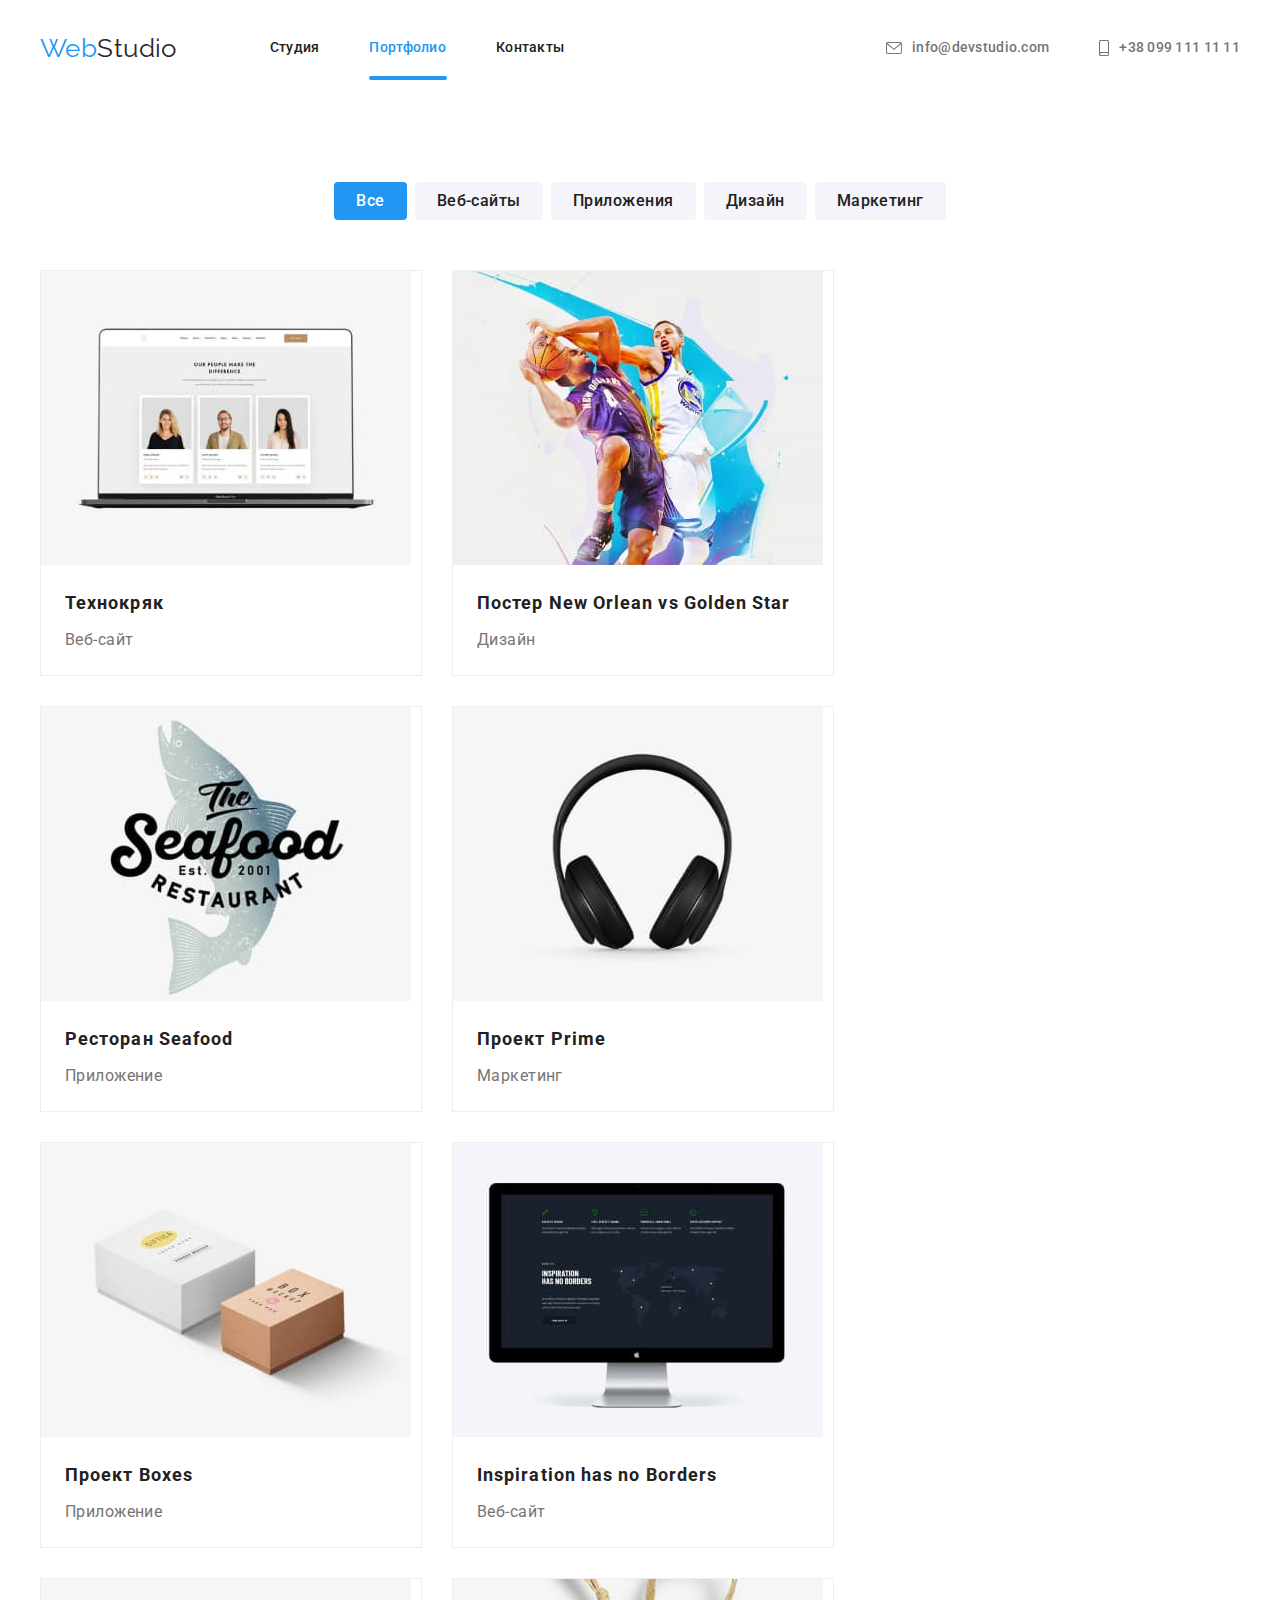
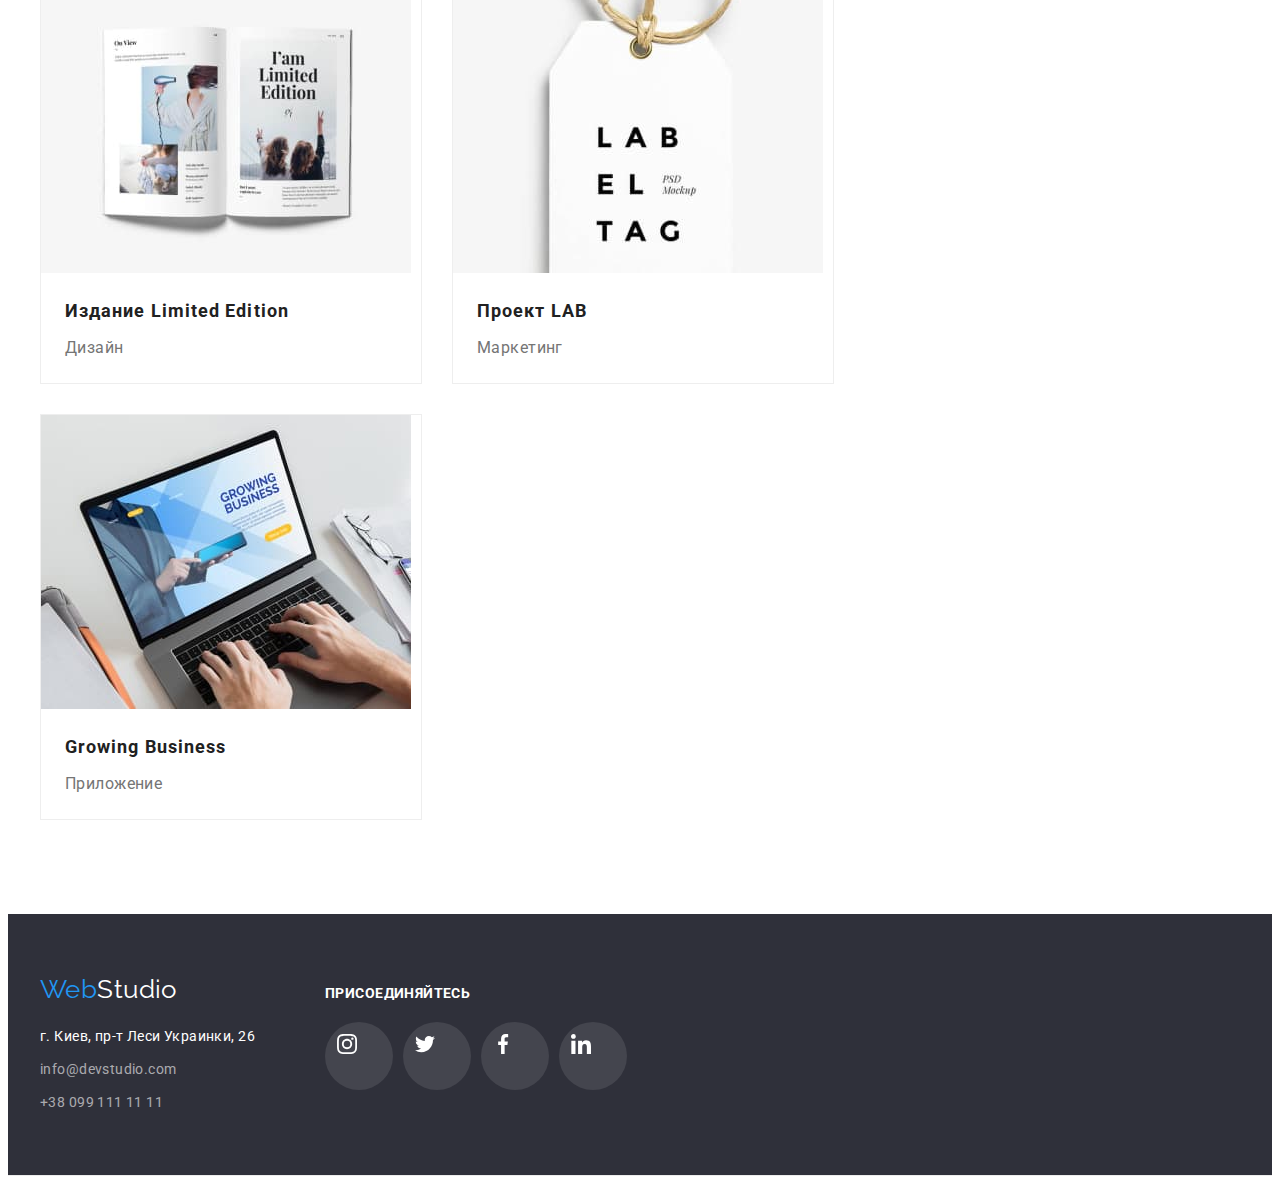
==== portfolio.html @ 3e4c335c "Initial commit" ====
<!DOCTYPE html>
<html lang="ru">
  <head>
    <meta charset="UTF-8" />
    <meta http-equiv="X-UA-Compatible" content="IE=edge" />
    <meta name="viewport" content="width=device-width, initial-scale=1.0" />

    <title>Portfolio</title>

    <link rel="preconnect" href="https://fonts.googleapis.com" />
    <link rel="preconnect" href="https://fonts.gstatic.com" crossorigin />
    <link
      href="https://fonts.googleapis.com/css2?family=Raleway:wght@700&family=Roboto:wght@400;500;700;900&display=swap"
      rel="stylesheet"
    />
    <link
      rel="stylesheet"
      href="https://cdnjs.cloudflare.com/ajax/libs/modern-normalize/1.1.0/modern-normalize.min.css"
      integrity="sha512-wpPYUAdjBVSE4KJnH1VR1HeZfpl1ub8YT/NKx4PuQ5NmX2tKuGu6U/JRp5y+Y8XG2tV+wKQpNHVUX03MfMFn9Q=="
      crossorigin="anonymous"
      referrerpolicy="no-referrer"
    />
    <link rel="stylesheet" href="./css/styles.css" />
  </head>

  <body>
     <header class="header-border">
      <div class="container container-header">
        <nav class="container-nav">
          <!-- <div> -->
          <!-- logo_header -->
          <a class="logo" href="./index.html">Web<span class="logo-web">Studio</span></a>
          <!-- </div> -->
          <!-- header_menu -->
          <!-- <div> -->
          <ul class="site-nav list">
            <li class="item"><a class="link" href="./index.html">Студия</a></li>
            <li class="item"><a class="link line-current-portfolio" href="./portfolio.html"><span class="current">Портфолио</span></a></li>
            <li class="item"><a class="link" href="">Контакты</a></li>
          </ul>
          <!-- </div> -->
        </nav>
        <!-- e-mail-telephone -->
        <ul class="e-mail-tel list">
          <li class="item">
            <a href="mailto:info@devstudio.com" class="contact_link link1">
              <svg class="icon-envelope" width="16" height="12">
                <use href="./images/symbol-defs.svg#icon-envelope"></use></svg
              >info@devstudio.com</a
            >
          </li>
          <li class="item">
            <a href="tel:+380961111111" class="contact_link link1">
              <svg class="icon-smartphone" width="10" height="16">
                <use href="./images/symbol-defs.svg#icon-smartphone"></use></svg
              >+38 099 111 11 11</a
            >
          </li>
        </ul>
      </div>

    <main>
      <section class="section">
        <!-- section_1 -->
        <h1 class="visually-hidden">КНОПКИ-ФИЛЬТРЫ</h1>
        <div class="container">
          <ul class="list porfolio-menu-container">
            <li class="item">
              <button class="button-portfolio-menu active" type="button">Все</button>
            </li>
            <li class="item">
              <button class="button-portfolio-menu" type="button">Веб-сайты</button>
            </li>
            <li class="item">
              <button class="button-portfolio-menu" type="button">Приложения</button>
            </li>
            <li class="item">
              <button class="button-portfolio-menu" type="button">Дизайн</button>
            </li>
            <li class="item">
              <button class="button-portfolio-menu" type="button">Маркетинг</button>
            </li>
          </ul>


<ul class="list portfolio-container">
            <li class="item ">
                <a class="link portfolio-hvr" href="./portfolio.html">
        <div class="portfolio-overlay-hide">
          <img src="./images/picturesportfolio/portfolioimg1.jpg"
                  alt="КАРТИНКА ВЕБСАЙТА"
                  width="370"
                  height="295"/> 
                    <div class="portfolio-overlay">
                    <p class="overlay-text">
Ресурс предлагает комплексные предложения с разным уровнем функционала и сервисов. Все это позволит посетителю 
получить исчерпывающие сведения о компании или частном лице.
                    </p>
                    </div>
                  </div>
                <div class="portfolio-items-set">
                  <h2 class="title-list-portfolio">Технокряк</h2>
                  <p class="project-type">Веб-сайт</p>
                </div>
              </a>
              </li>
        
            <li class="item">
              <a class="link portfolio-hvr" href="./portfolio.html">
                <div class="portfolio-overlay-hide">
                  <img
                  src="./images/picturesportfolio/portfolioimg2.jpg"
                  alt="КАРТИНКА БАСКЕТБОЛА"
                  width="370"
                  height="295"
                /> 
                <div class="portfolio-overlay">
                    <p class="overlay-text">
Ресурс предлагает комплексные предложения с разным уровнем функционала и сервисов. Все это позволит посетителю 
получить исчерпывающие сведения о компании или частном лице.
                    </p>
                    </div>
                  </div>
                <div class="portfolio-items-set">
                  <h2 class="title-list-portfolio">Постер New Orlean vs Golden Star</h2>
                  <p class="project-type">Дизайн</p>
                </div>
              </a>
            </li>

            <li class="item">
              <a class="link portfolio-hvr" href="./portfolio.html">
                <div class="portfolio-overlay-hide">
                  <img
                  src="./images/picturesportfolio/portfolioimg3.jpg"
                  alt="КАРТИНКА РЫБНОГО МАГАЗИНА"
                  width="370"
                  height="295"
                /> 
                <div class="portfolio-overlay">
                    <p class="overlay-text">
Ресурс предлагает комплексные предложения с разным уровнем функционала и сервисов. Все это позволит посетителю 
получить исчерпывающие сведения о компании или частном лице.
                    </p>
                    </div>
                  </div>
                <div class="portfolio-items-set">
                  <h2 class="title-list-portfolio">Ресторан Seafood</h2>
                  <p class="project-type">Приложение</p>
                </div>
              </a>
            </li>

            <li class="item">
              <a class="link portfolio-hvr" href="./portfolio.html">
                <div class="portfolio-overlay-hide">
                  <div class="portfolio-overlay-hide">
                    <img
                  src="./images/picturesportfolio/portfolioimg4.jpg"
                  alt="КАРТИНКА НАУШНИКОВ"
                  width="370"
                  height="295"
                /> 
                <div class="portfolio-overlay">
                    <p class="overlay-text">
Ресурс предлагает комплексные предложения с разным уровнем функционала и сервисов. Все это позволит посетителю 
получить исчерпывающие сведения о компании или частном лице.
                    </p>
                    </div>
                  </div>
                <div class="portfolio-items-set">
                  <h2 class="title-list-portfolio">Проект Prime</h2>
                  <p class="project-type">Маркетинг</p>
                </div>
              </a>
            </li>

            <li class="item">
              <a class="link portfolio-hvr" href="./portfolio.html">
                <div class="portfolio-overlay-hide">
                  <div class="portfolio-overlay-hide">
                    <img
                  src="./images/picturesportfolio/portfolioimg5.jpg"
                  alt="КАРТИНКА КОРОБОК"
                  width="370"
                  height="295"
                /> 
                <div class="portfolio-overlay">
                    <p class="overlay-text">
Ресурс предлагает комплексные предложения с разным уровнем функционала и сервисов. Все это позволит посетителю 
получить исчерпывающие сведения о компании или частном лице.
                    </p>
                    </div>
                  </div>
                <div class="portfolio-items-set">
                  <h2 class="title-list-portfolio">Проект Boxes</h2>
                  <p class="project-type">Приложение</p>
                </div>
              </a>
            </li>

            <li class="item">
              <a class="link portfolio-hvr" href="./portfolio.html">
                <div class="portfolio-overlay-hide">
                  <img
                  src="./images/picturesportfolio/portfolioimg6.jpg"
                  alt="КАРТИНКА МОНИТОРА"
                  width="370"
                  height="295"
                /> 
                <div class="portfolio-overlay">
                    <p class="overlay-text">
Ресурс предлагает комплексные предложения с разным уровнем функционала и сервисов. Все это позволит посетителю 
получить исчерпывающие сведения о компании или частном лице.
                    </p>
                    </div>
                  </div>
                <div class="portfolio-items-set">
                  <h2 class="title-list-portfolio">Inspiration has no Borders</h2>
                  <p class="project-type">Веб-сайт</p>
                </div>
              </a>
            </li>

            <li class="item">
              <a class="link portfolio-hvr" href="./portfolio.html">
                <div class="portfolio-overlay-hide">
                  <img
                  src="./images/picturesportfolio/portfolioimg7.jpg"
                  alt="КАРТИНКА КНИГИ"
                  width="370"
                  height="295"
                />
                 <div class="portfolio-overlay">
                    <p class="overlay-text">
Ресурс предлагает комплексные предложения с разным уровнем функционала и сервисов. Все это позволит посетителю 
получить исчерпывающие сведения о компании или частном лице.
                    </p>
                    </div>
                  </div>
                <div class="portfolio-items-set">
                  <h2 class="title-list-portfolio">Издание Limited Edition</h2>
                  <p class="project-type">Дизайн</p>
                </div>
              </a>
            </li>

            <li class="item">
              <a class="link portfolio-hvr" href="./portfolio.html">
                <div class="portfolio-overlay-hide">
                  <img
                  src="./images/picturesportfolio/portfolioimg8.jpg"
                  alt="КАРТИНКА ЯРЛЫЧКА"
                  width="370"
                  height="295"
                /> 
                <div class="portfolio-overlay">
                    <p class="overlay-text">
Ресурс предлагает комплексные предложения с разным уровнем функционала и сервисов. Все это позволит посетителю 
получить исчерпывающие сведения о компании или частном лице.
                    </p>
                    </div>
                  </div>
                <div class="portfolio-items-set">
                  <h2 class="title-list-portfolio">Проект LAB</h2>
                  <p class="project-type">Маркетинг</p>
                </div>
              </a>
            </li>

            <li class="item">
              <a class="link portfolio-hvr " href="./portfolio.html">
                <div class="portfolio-overlay-hide">
                  <img
                  src="./images/picturesportfolio/portfolioimg9.jpg"
                  alt="КАРТИНКА НОУТБУКА"
                  width="370"
                  height="295"
                /> 
                <div class="portfolio-overlay">
                    <p class="overlay-text">
Ресурс предлагает комплексные предложения с разным уровнем функционала и сервисов. Все это позволит посетителю 
получить исчерпывающие сведения о компании или частном лице.
                    </p>
                    </div>
                  </div>
                <div class="portfolio-items-set">
                  <h2 class="title-list-portfolio">Growing Business</h2>
                  <p class="project-type">Приложение</p>
                </div>
              </a>
            </li>
          </ul>
        </div>
      </section>
    </main>

   <footer class="bgcolor-section footer-padding">
      <div class="container container-footer">
        <!-- logo_footer -->

        <div class="">
          <a class="logo container-logo-footer" href="./index.html"
            >Web<span class="logo-web-footer">Studio</span></a
          >
          <address>
            <ul class="list container-adress-footer">
              <li class="item">
                <a
                  class="footer-adress"
                  href="https://goo.gl/maps/dD5xDHLX6N7k1rfbA"
                  target="_blank"
                  rel="noopener noreferrer"
                  >г. Киев, пр-т Леси Украинки, 26</a
                >
              </li>
              <li class="item">
                <a href="mailto:info@devstudio.com" class="contact_link footer-mail-tel"
                  >info@devstudio.com</a
                >
              </li>
              <li class="item">
                <a href="tel:+380961111111" class="contact_link footer-mail-tel"
                  >+38 099 111 11 11</a
                >
              </li>
            </ul>
          </address>
        </div>

        <div class="container-footer-joinus">
          <h3 class="title-footer-joinus">присоединяйтесь</h3>
          <ul class="list container-social-icons-footer">
            <li class="social-icons-footer">
              <a href="" class="icon-elipse-footer">
                <svg class="" width="20" height="20">
                  <use href="./images/symbol-defs.svg#icon-instagram"></use></svg
              ></a>
            </li>
            <li class="social-icons">
              <a href="" class="icon-elipse-footer">
                <svg class="" width="20" height="20">
                  <use href="./images/symbol-defs.svg#icon-twitter"></use></svg
              ></a>
            </li>
            <li class="social-icons">
              <a href="" class="icon-elipse-footer">
                <svg class="" width="20" height="20">
                  <use href="./images/symbol-defs.svg#icon-facebook"></use></svg
              ></a>
            </li>
            <li class="social-icons">
              <a href="" class="icon-elipse-footer">
                <svg class="" width="20" height="20">
                  <use href="./images/symbol-defs.svg#icon-linkedin"></use></svg
              ></a>
            </li>
          </ul>
        </div>
      </div>
    </footer>
  </body>
</html>
---- css/styles.css ----
/* переменные*/
:root {
  --text-main-color: #757575;
  --title-main-color: #212121;
  --accent-color: #2196f3;
  --background-main-color: #ffffff;
  --background-secondary-color: #2f303a;
  --button-background-color: #2196f3;
  --icon-main-color: #afb1b8;
  --portfolio-list-gap: 30px;
}

/* преобладающие стили для страницы */
body {
  color: var(--text-main-color);
  background-color: var(--background-main-color);
  font-weight: 400;
  font-family: Roboto, sans-serif;
  font-size: 14px;
  letter-spacing: 0.03em;
}

/* класс для отключения точек в ul-списке */
.list {
  list-style: none;
  padding: 0;
  margin-top: 0;
  margin-bottom: 0;
}

/* класс для отключения подчеркивания ссылок */
.link,
.link1 {
  text-decoration: none;
}
/* Стили для обнуления верхних отступов у элементов */
h1,
h2,
h3,
h4,
h5,
h6,
p {
  margin-top: 0;
}

/* Свойства для корректного отображения картинок */
img {
  display: block;
  max-width: 100%;
  height: auto;
}
/* общий класс для паддинга секций */
.section {
  padding-top: 94px;
  padding-bottom: 94px;
}
/* общий класс для всех секций */
.container {
  margin-left: auto;
  margin-right: auto;
  padding-left: 15px;
  padding-right: 15px;
  width: 1200px;
}
/* указатель на ссылки */
.button {
  cursor: pointer;
}

/* HEADER */

/* доп/настройки секции хедера */
.container-header {
  display: flex;
  align-items: center;
}

.header-border {
  border-bottom: 1px solid #ececec;
}

/* стили лого */
.logo {
  display: flex;
  margin-right: 93px;
  font-family: Raleway, sans-serif;
  color: #2196f3;
  text-decoration: none;
  font-size: 26px;
  line-height: 1.19;
}

.logo-web {
  color: #292929;
}

/* стили навигации */
.container-nav {
  display: flex;
  align-items: center;
}

.site-nav {
  display: flex;
  padding-left: 0;
}

.site-nav .item {
  margin-right: 50px;
}

.site-nav .item:last-child {
  margin-right: 0;
}

.site-nav .link {
  display: flex;
  align-items: center;
  padding-top: 32px;
  padding-bottom: 32px;
  color: var(--title-main-color);
  font-weight: 500;
  line-height: 1.14;
  letter-spacing: 0.02em;
  transition: color 250ms cubic-bezier(0.4, 0, 0.2, 1);
}

.site-nav .link:hover,
.site-nav .link:focus {
  color: var(--accent-color);
}

/* эффект присутствия на текущей странице */
.current {
  color: var(--accent-color);
}
.line-current::after {
  content: '';
  position: absolute;
  width: 48px;
  height: 4px;
  top: 76px;
  background-color: #2196f3;
  border-radius: 2px;
}

.line-current-portfolio::after {
  content: '';
  position: absolute;
  width: 78px;
  height: 4px;
  top: 76px;
  background-color: #2196f3;
  border-radius: 2px;
}

/* стили e-mail_telephone в header*/

.e-mail-tel {
  display: flex;
  margin-left: auto;
}

.e-mail-tel .item {
  margin-right: 50px;
}

.e-mail-tel .item:last-child {
  margin-right: 0;
}

.e-mail-tel .link1 {
  display: flex;
  align-items: center;
  padding-top: 32px;
  padding-bottom: 32px;
  color: var(--text-main-color);
  font-weight: 500;
  line-height: 1.14;
  letter-spacing: 0.02em;
  transition: color 250ms cubic-bezier(0.4, 0, 0.2, 1);
}

.e-mail-tel .link1:hover,
.e-mail-tel .link1:focus {
  color: var(--accent-color);
}

/* оформление svg-иконки для e-mail и для telephone */
.icon-smartphone,
.icon-envelope {
  margin-right: 10px;
  fill: currentcolor;
}

/* HERO */

/* стили секции hero */
.hero {
  padding: 200px 0;
  background-color: #2f303a;
  margin-left: auto;
  margin-right: auto;
  max-width: 1600px;
  background-image: linear-gradient(to right, rgba(47, 48, 58, 0.4), rgba(47, 48, 58, 0.4)),
    url('../images/hero-overlay.jpg');
  background-repeat: no-repeat;
  background-position: center;
  background-size: cover;
}

.hero-title {
  width: 693px;
  margin-left: auto;
  margin-right: auto;
  margin-bottom: 30px;
  text-align: center;
  color: #ffffff;
  font-weight: 900;
  font-size: 44px;
  line-height: 1.36;
  letter-spacing: 0.06em;
  text-transform: uppercase;
}
/* оформление кнопки hero */
.button-hero {
  border: none;
  padding: 10px 32px;
  border-radius: 4px;
  color: #ffffff;
  background-color: var(--button-background-color);
  font-weight: 700;
  font-size: 16px;
  line-height: 1.88;
  text-align: center;
  letter-spacing: 0.06em;
  transition: color 250ms cubic-bezier(0.4, 0, 0.2, 1);
}

.button-hero:hover,
.button-hero:focus {
  color: #2f303a;
}

/* центрирование кнопки в hero */
.button-hero-set {
  text-align: center;
}
/*задний фон модального окна в hero */
.backdrop {
  position: fixed;
  top: 0;
  left: 0;
  width: 100%;
  height: 1024px;
  background-color: rgba(47, 48, 58, 0.8);
  transition: opacity 500ms cubic-bezier(0.4, 0, 0.2, 1),
    visibility 400ms cubic-bezier(0.4, 0, 0.2, 1);
}
.is-hidden {
  opacity: 0;
  pointer-events: none;
  visibility: hidden;
}
/* oформление модального окна в hero */
.modal {
  position: absolute;
  height: 581px;
  width: 528px;
  top: 50%;
  left: 50%;
  margin: 0 auto;
  background-color: #ffffff;
  transform: translate(-50%, -50%);
}
/* иконка-крестик на модальном окне */
.icon-cross-elipse {
  display: flex;
  position: absolute;
  right: 8px;
  top: 8px;
  align-items: center;
  justify-content: center;
  width: 30px;
  height: 30px;
  border-radius: 50%;
  background-color: #fff;
  border: 1px solid rgba(0, 0, 0, 0.1);
}
/* ПРЕИМУЩЕСТВА */

/* доп/настройки секции ПРЕИМУЩЕСТВА */
.container-discription {
  display: flex;
  padding-left: 0;
  padding-right: 0;
  align-items: center;
}

.container-discription .item {
  /* display: flex; */
  width: 270px;
  margin-right: 0;
}

.container-discription .item:not(:last-child) {
  margin-right: 30px;
}

/* стили заголовков секции ПРЕИМУЩЕСТВА */
.visually-hidden {
  position: absolute;
  width: 1px;
  height: 1px;
  margin: -1px;
  border: 0;
  padding: 0;

  white-space: nowrap;
  clip-path: inset(100%);
  clip: rect(0 0 0 0);
  overflow: hidden;
}

.title-discription {
  margin-bottom: 10px;
  color: var(--title-main-color);
  font-size: 14px;
  line-height: 1.14;
  text-transform: uppercase;
}

/* стили описания ПРЕИМУЩЕСТВА */
.discription {
  margin-bottom: 0;
  color: var(--text-main-color);
  line-height: 1.71;
}

/* стили ярлыков на картинках ПРЕИМУЩЕСТВА */
.our-work-thumb {
  position: relative;
  z-index: -1;
}

.our-work-thumb > .our-work-label {
  position: absolute;
  display: flex;
  align-items: center;
  justify-content: center;
  bottom: 0px;
  width: 100%;
  padding-top: 27px;
  padding-bottom: 27px;
  background-color: rgba(47, 48, 58, 0.8);
}
.our-work-label-title {
  margin-bottom: 0;
  font-weight: 700;
  line-height: 1.14;
  text-transform: uppercase;
  color: #ffffff;
}
/* стили заголовков секции 3,4,5 */
.title-our-work,
.title-team,
.title-our-clients {
  margin-bottom: 0;
  padding-top: 0;
  margin-bottom: 50px;
  color: var(--title-main-color);
  font-weight: 700;
  font-size: 36px;
  line-height: 1.17;
  text-align: center;
  letter-spacing: 0.03em;
}

/* стили svg-иконок преимущества */
.discription-icons {
  display: flex;
  align-items: center;
  justify-content: center;
  height: 120px;
  background-color: #f5f4fa;
  margin-bottom: 30px;
  border-radius: 4px;
}

.feature {
  padding-top: 0;
}
.container-our-work {
  display: flex;
  align-items: center;
  padding-left: 0;
  padding-right: 0;
}
.container-our-work .item {
  display: flex;
}
.container-our-work .item:not(:last-child) {
  margin-right: 30px;
}
.team-bgc {
  background-color: #f5f4fa;
}
/* доп/настройки секции персонала */
.container-team {
  display: flex;
  box-sizing: border-box;
  padding-top: 0;
  padding-left: 0;
  padding-right: 0;
}
.container-team .item {
  background-color: var(--background-main-color);
  box-shadow: 0px 1px 3px rgba(0, 0, 0, 0.12), 0px 1px 1px rgba(0, 0, 0, 0.14),
    0px 2px 1px rgba(0, 0, 0, 0.2);
  border-radius: 0px 0px 4px 4px;
}

.container-team .item:not(:last-child) {
  margin-right: 30px;
}
.team-thumb {
  padding: 30px 0;
}
/* стили заголовков персонала */
.team-list {
  margin-bottom: 10px;
  text-align: center;
  color: var(--title-main-color);
  font-weight: 500;
  font-size: 16px;
  line-height: 1.19;
  letter-spacing: 0.03em;
}

/* стили списка профессий персонала */
.team-position {
  text-align: center;
  margin-bottom: 16px;
  font-size: 16px;
  line-height: 1.19;
  letter-spacing: 0.03em;
}

/* розметка контейнера списка соц/сетей персонала */
.container-social-icons {
  display: flex;
  justify-content: center;
}

.social-icons:not(:last-child) {
  margin-right: 10px;
}

.icon-elipse {
  display: flex;
  border: none;
  align-items: center;
  justify-content: center;
  width: 44px;
  height: 44px;
  border-radius: 50%;
  fill: var(--icon-main-color);
  background-color: var(--background-main-color);
  transition: fill 250ms cubic-bezier(0.4, 0, 0.2, 1),
    background-color 250ms cubic-bezier(0.4, 0, 0.2, 1);
}

.icon-elipse:hover {
  fill: #ffffff;
  background-color: var(--accent-color);
}

/* стили секции Постоянные клиенты */
.container-clients {
  display: flex;
}

/* стили svg-иконок Постоянные клиенты */
.clients-blocks {
  display: flex;
  align-items: center;
  justify-content: center;
  width: 170px;
  height: 92px;
  border: 1px solid var(--icon-main-color);
  border-radius: 4px;
  transition: border 250ms cubic-bezier(0.4, 0, 0.2, 1);
}

.clients-card:not(:last-child) {
  margin-right: 30px;
}
.icon-clients {
  fill: var(--icon-main-color);
  transition: fill 250ms cubic-bezier(0.4, 0, 0.2, 1);
}

.clients-blocks:hover,
.clients-blocks:focus {
  border: 1px solid var(--accent-color);
}

.clients-blocks:hover .icon-clients,
.clients-blocks:focus .icon-clients {
  fill: var(--accent-color);
}

/* FOOTER */

/* стили  лого футера */
.container-logo-footer {
  margin-right: 0;
  margin-bottom: 20px;
  padding-bottom: 0;
}
.bgcolor-section {
  background-color: #2f303a;
}

.logo-web-footer {
  color: #ffffff;
}

/* контейнеры для футера */
.container-footer {
  display: flex;
  align-items: baseline;
}

.container-footer-joinus {
  padding-bottom: 0;
  margin-left: 70px;
  margin-bottom: 0;
}
/* розметка списка соц/сетей и заголовка футера */

.container-social-icons-footer {
  display: flex;
  justify-content: center;
  padding-left: 0;
  padding-right: 0;
}

.social-icons-footer:not(:last-child) {
  margin-right: 10px;
}

.title-footer-joinus {
  margin-bottom: 20px;
  font-size: 14px;
  line-height: 1.14;
  text-transform: uppercase;
  color: #ffffff;
}

.icon-elipse-footer {
  display: block;
  border: none;
  align-items: center;
  padding: 12px;
  width: 44px;
  height: 44px;
  border-radius: 50%;
  fill: #ffffff;
  background-color: rgba(255, 255, 255, 0.1);
  transition: background-color 250ms cubic-bezier(0.4, 0, 0.2, 1);
}

.icon-elipse-footer:hover {
  background-color: var(--accent-color);
}

/* стили адреса футера */
.container-adress-footer .item {
  padding-left: 0;
  margin-bottom: 9px;
}

.container-adress-footer .item:last-child {
  margin-bottom: 0;
}
.container-adress-footer {
  padding-left: 0;
}
.footer-padding {
  padding: 60px 0;
}
.footer-adress {
  color: #ffffff;
  font-style: normal;
  font-size: 14px;
  line-height: 1.71;
  letter-spacing: 0.03em;
  text-decoration: none;
}

.footer-mail-tel {
  color: rgba(255, 255, 255, 0.6);
  font-style: normal;
  font-size: 14px;
  line-height: 1.71;
  letter-spacing: 0.03em;
  text-decoration: none;
  transition: color 250ms cubic-bezier(0.4, 0, 0.2, 1);
}

.footer-adress:focus {
  color: var(--accent-color);
}

.footer-mail-tel:hover,
.footer-mail-tel:focus {
  color: var(--accent-color);
}

/* PORTFOLIO */

/* стили кнопок меню портфолио */
.porfolio-menu-container {
  display: flex;
  padding-left: 0;
  margin-bottom: 50px;
  justify-content: center;
}

.porfolio-menu-container .item {
  margin-right: 8px;
}
.porfolio-menu-container .item:last-child {
  margin-right: 0;
}
.button-portfolio-menu {
  cursor: pointer;
  padding: 6px 22px;
  border-radius: 4px;
  border: 0 solid #f5f4fa;
  font-family: Roboto, sans-serif;
  color: #212121;
  background-color: #f5f4fa;
  font-weight: 500;
  font-size: 16px;
  line-height: 1.62;
  letter-spacing: 0.03em;
  transition: color 250ms cubic-bezier(0.4, 0, 0.2, 1),
    background-color 250ms cubic-bezier(0.4, 0, 0.2, 1),
    box-shadow 250ms cubic-bezier(0.4, 0, 0.2, 1);
}

.button-portfolio-menu:hover,
.button-portfolio-menu:focus {
  color: #ffffff;
  background-color: var(--button-background-color);
  box-shadow: 0px 3px 1px rgba(0, 0, 0, 0.1), 0px 1px 2px rgba(0, 0, 0, 0.08),
    0px 2px 2px rgba(0, 0, 0, 0.12);
}
/* активность кнопки в меню портфолио */
.active {
  background-color: var(--button-background-color);
  color: #ffffff;
}

/* разметка сетки карточек портфолио */
.portfolio-container {
  display: flex;
  flex-wrap: wrap;
  padding: 0;
  margin: 0;
  margin-left: calc(-1 * var(--portfolio-list-gap));
  margin-top: calc(-1 * var(--portfolio-list-gap));
}

.portfolio-container > .item {
  margin-left: var(--portfolio-list-gap);
  margin-top: var(--portfolio-list-gap);
  flex-basis: calc((100% - 90px) / 3);
  border: 1px solid #eeeeee;
  background: #ffffff;
}

/* стили выпадающего оверлея на карточку портфолио */
.portfolio-overlay-hide {
  position: relative;
  overflow: hidden;
}
.portfolio-overlay {
  position: absolute;
  width: 100%;
  height: 294px;
  top: 0;
  left: 0;
  transform: translateY(100%);
  transition: transform 250ms cubic-bezier(0.4, 0, 0.2, 1);
  background-color: rgba(33, 150, 243, 0.9);
}
.portfolio-hvr:hover .portfolio-overlay {
  transform: translateY(0);
  opacity: 1;
}
.overlay-text {
  display: block;
  padding-top: 63px;
  padding-right: 24px;
  padding-bottom: 63px;
  padding-left: 24px;
  font-size: 18px;
  line-height: 1.56;
  letter-spacing: 0.03em;
  color: #ffffff;
}
.portfolio-items-set {
  padding: 20px 24px;
}
.portfolio-container .portfolio-hvr {
  display: block;
  box-shadow: none;
  transition: box-shadow 250ms cubic-bezier(0.4, 0, 0.2, 1);
}

.portfolio-container .portfolio-hvr:hover,
.portfolio-container .portfolio-hvr:focus {
  box-shadow: 0px 1px 1px rgba(0, 0, 0, 0.12), 0px 4px 4px rgba(0, 0, 0, 0.06),
    1px 4px 6px rgba(0, 0, 0, 0.16);
}

/* стили заголовков в карточках портфолио */
.title-list-portfolio {
  margin-bottom: 4px;
  color: var(--title-main-color);
  font-weight: 700;
  font-size: 18px;
  line-height: 2;
  letter-spacing: 0.06em;
}

/* стили названия типа проектов в карточках портфолио */
.project-type {
  color: #757575;
  margin: 0;
  font-size: 16px;
  line-height: 1.88;
}
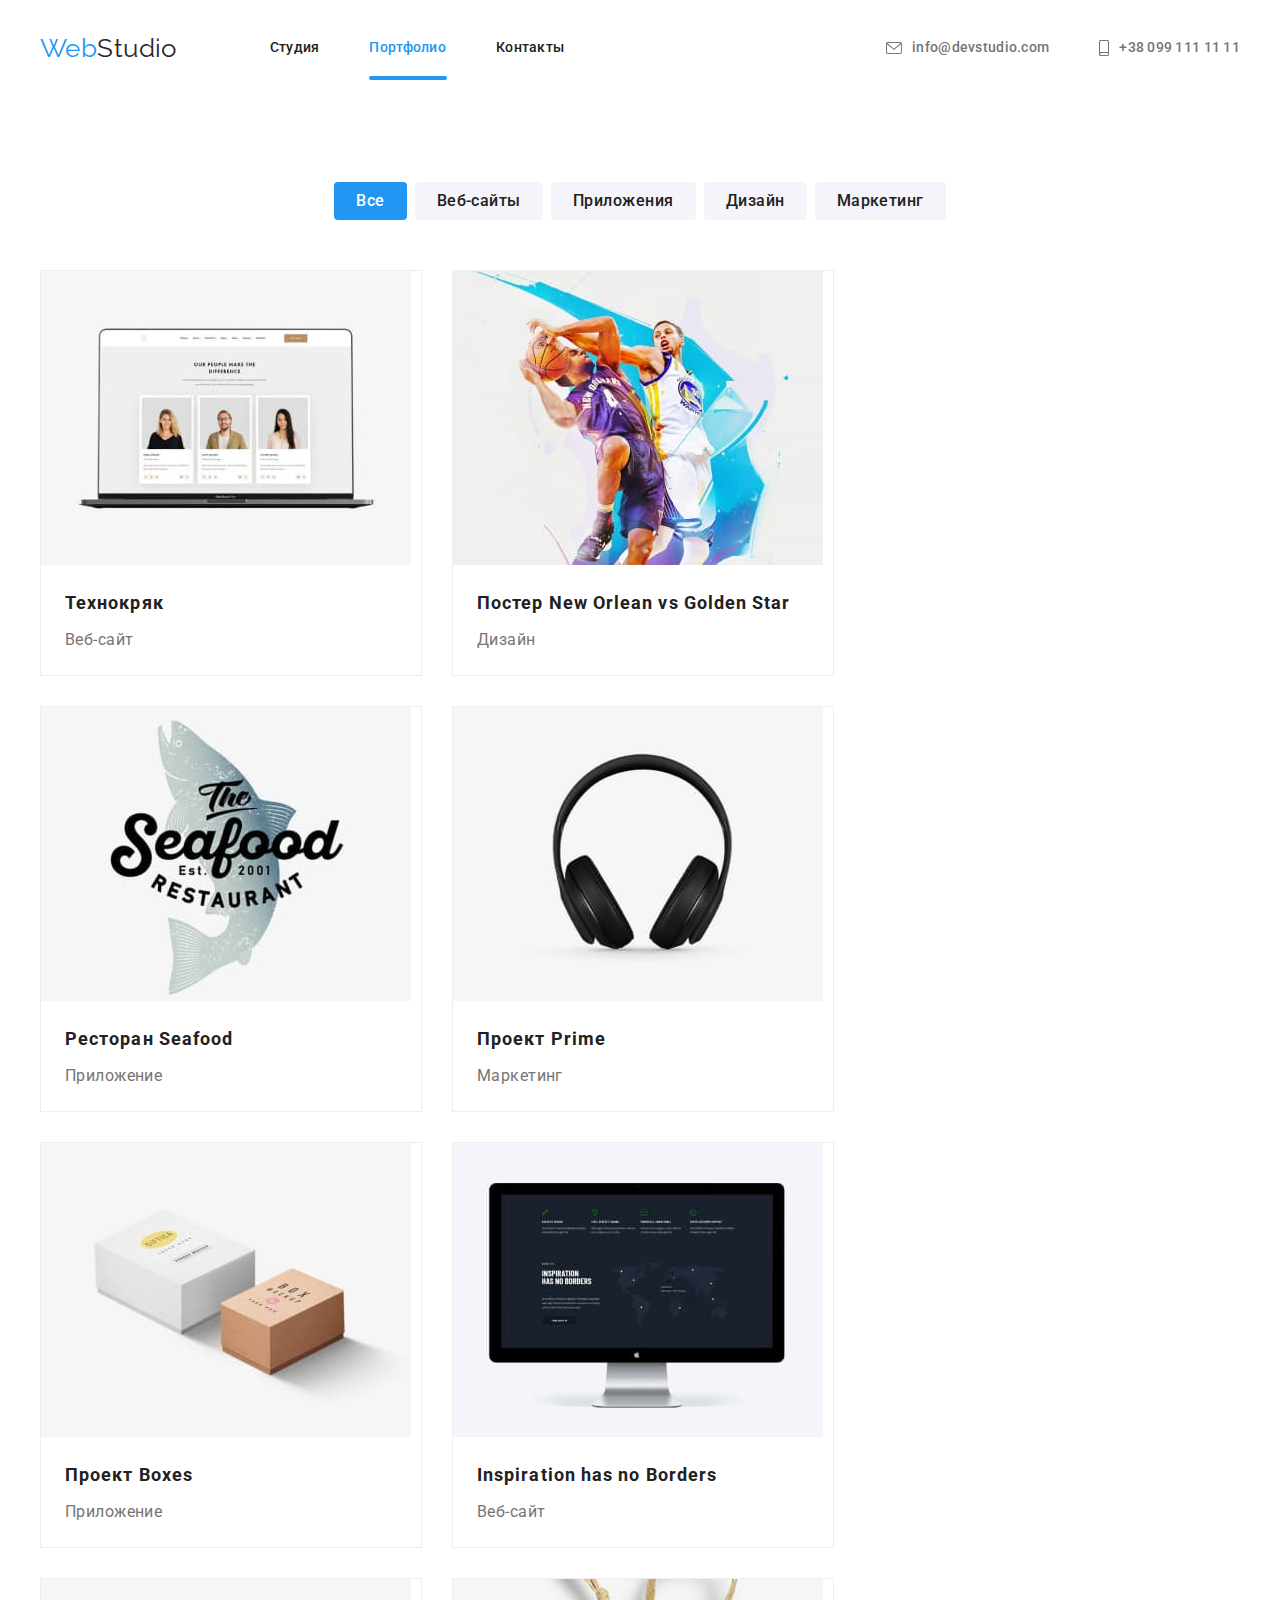
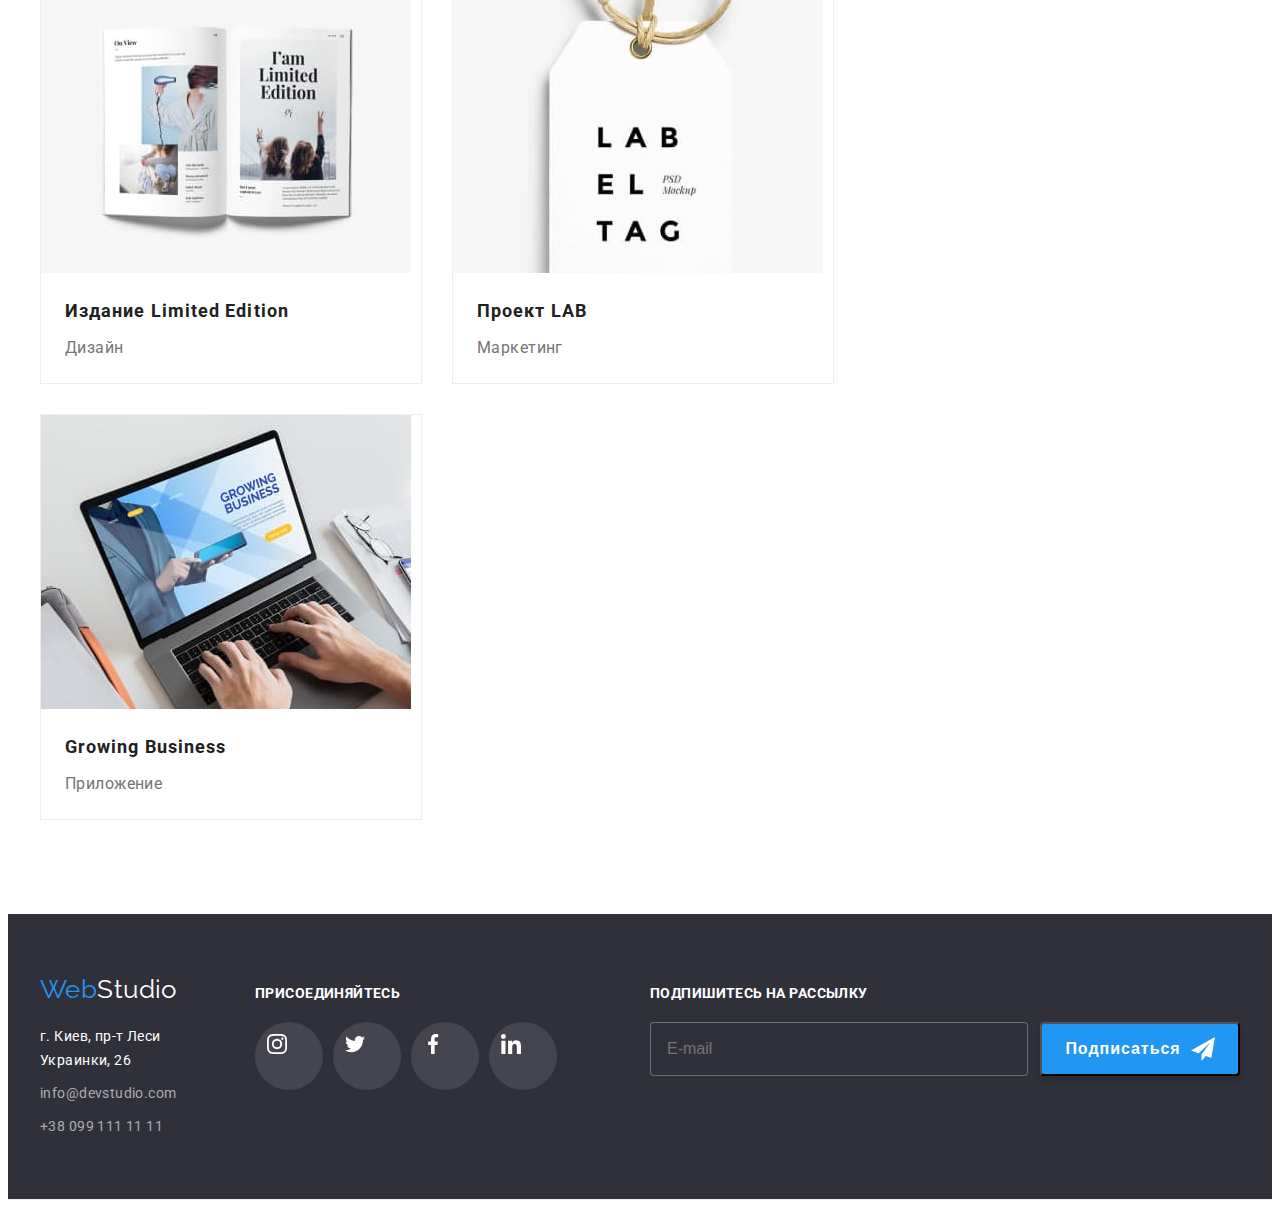
==== commit 65df5af5: "01/07 hw 6" ====
--- a/portfolio.html
+++ b/portfolio.html
@@ -295,7 +295,7 @@
       </section>
     </main>
 
-   <footer class="bgcolor-section footer-padding">
+    <footer class="bgcolor-section footer-padding">
       <div class="container container-footer">
         <!-- logo_footer -->
 
@@ -357,6 +357,26 @@
             </li>
           </ul>
         </div>
+
+        <div class="signup">
+          <p class="signup-title">Подпишитесь на рассылку</p>
+          <form class="footer-form">
+            <input
+              type="email"
+              name="email"
+              autocomplete="on"
+              placeholder="E-mail"
+              class="footer-email-input"
+            />
+
+            <button class="signup-button" type="submit">
+              Подписаться
+              <svg class="icon-tlgm-send" width="24" height="24">
+                <use href="./images/symbol-defs.svg#icon-icon-tlgmsend"></use>
+              </svg>
+            </button>
+          </form>
+        </div>
       </div>
     </footer>
   </body>
--- a/css/styles.css
+++ b/css/styles.css
@@ -617,6 +617,58 @@
 .footer-mail-tel:hover,
 .footer-mail-tel:focus {
   color: var(--accent-color);
+}
+
+/* стили "подпишись на рассылку" */
+.signup {
+  margin-left: 93px;
+}
+.signup-title {
+  margin-bottom: 20px;
+  font-weight: 700;
+  line-height: 1.14;
+  text-transform: uppercase;
+  color: #ffffff;
+}
+
+.footer-form {
+  display: flex;
+}
+.footer-email-input {
+  display: flex;
+  padding-left: 16px;
+  width: 358px;
+  height: 50px;
+  font-size: 16px;
+  line-height: 1.25;
+  align-items: center;
+  color: rgba(255, 255, 255, 0.6);
+  background-color: #2f303a;
+  border: 1px solid rgba(255, 255, 255, 0.3);
+  /* filter: drop-shadow(0px 4px 4px rgba(0, 0, 0, 0.15)); */
+  border-radius: 4px;
+}
+.signup-button {
+  display: flex;
+  min-width: 200px;
+  cursor: pointer;
+  justify-content: center;
+  align-items: center;
+  padding-top: 10px;
+  padding-bottom: 10px;
+  margin-left: 12px;
+  font-weight: 700;
+  font-size: 16px;
+  line-height: 1.88px;
+  letter-spacing: 0.06em;
+  color: #ffffff;
+  background-color: var(--button-background-color);
+  box-shadow: 0px 4px 4px rgba(0, 0, 0, 0.15);
+  border-radius: 4px;
+}
+
+.icon-tlgm-send {
+  margin-left: 10px;
 }
 
 /* PORTFOLIO */
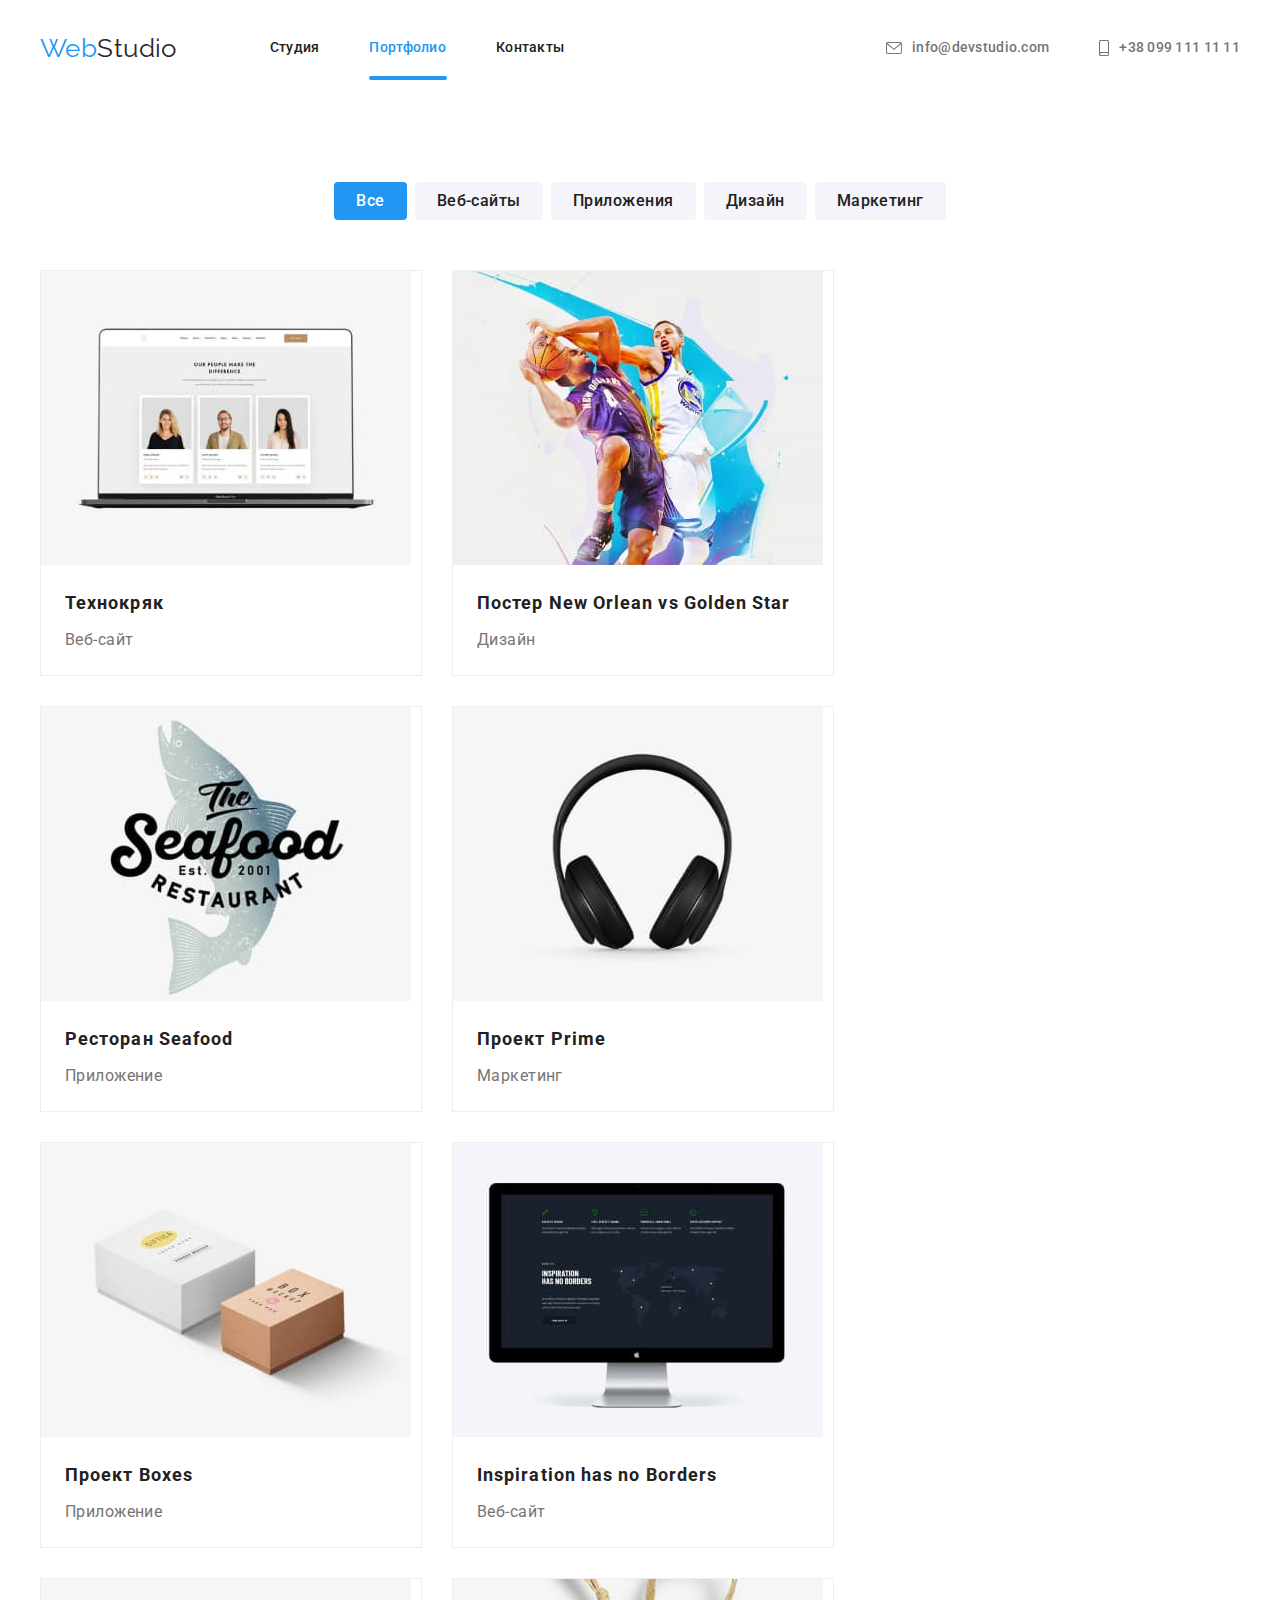
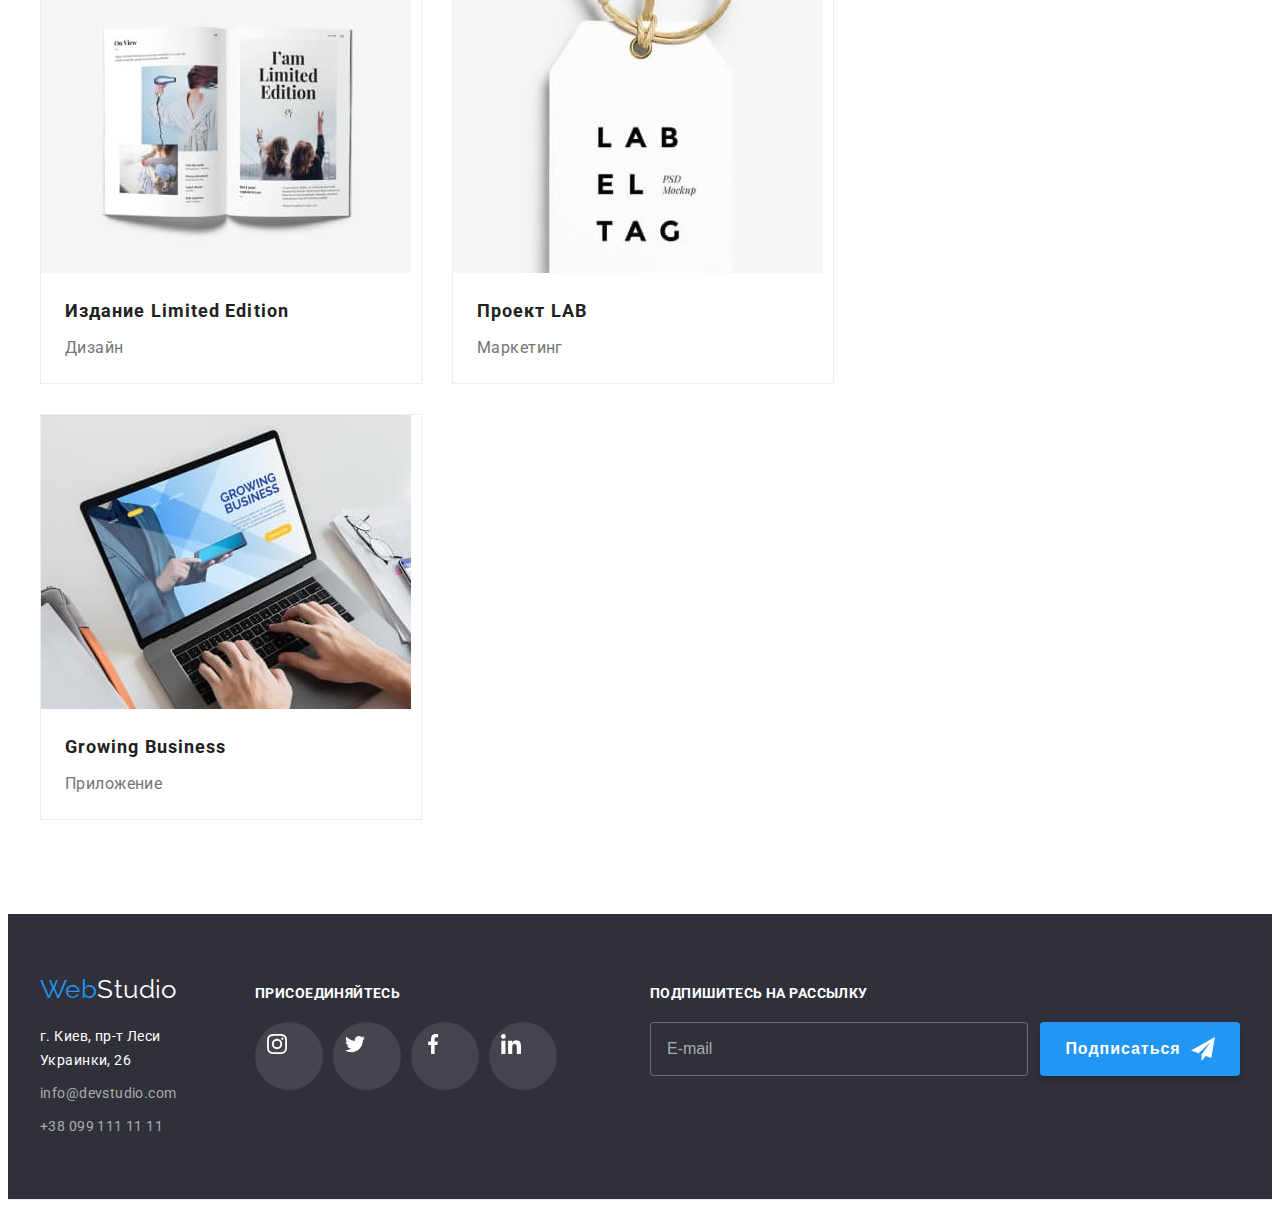
==== commit d79fbd4d: "07/07 final" ====
--- a/portfolio.html
+++ b/portfolio.html
@@ -43,14 +43,14 @@
         <!-- e-mail-telephone -->
         <ul class="e-mail-tel list">
           <li class="item">
-            <a href="mailto:info@devstudio.com" class="contact_link link1">
+            <a href="mailto:info@devstudio.com" class="contact_link link">
               <svg class="icon-envelope" width="16" height="12">
                 <use href="./images/symbol-defs.svg#icon-envelope"></use></svg
               >info@devstudio.com</a
             >
           </li>
           <li class="item">
-            <a href="tel:+380961111111" class="contact_link link1">
+            <a href="tel:+380961111111" class="contact_link link">
               <svg class="icon-smartphone" width="10" height="16">
                 <use href="./images/symbol-defs.svg#icon-smartphone"></use></svg
               >+38 099 111 11 11</a
--- a/css/styles.css
+++ b/css/styles.css
@@ -1,6 +1,7 @@
 /* переменные*/
 :root {
   --text-main-color: #757575;
+  --text-secondary-color: #ffffff;
   --title-main-color: #212121;
   --accent-color: #2196f3;
   --background-main-color: #ffffff;
@@ -29,8 +30,7 @@
 }
 
 /* класс для отключения подчеркивания ссылок */
-.link,
-.link1 {
+.link {
   text-decoration: none;
 }
 /* Стили для обнуления верхних отступов у элементов */
@@ -170,7 +170,7 @@
   margin-right: 0;
 }
 
-.e-mail-tel .link1 {
+.e-mail-tel .link {
   display: flex;
   align-items: center;
   padding-top: 32px;
@@ -182,8 +182,8 @@
   transition: color 250ms cubic-bezier(0.4, 0, 0.2, 1);
 }
 
-.e-mail-tel .link1:hover,
-.e-mail-tel .link1:focus {
+.e-mail-tel .link:hover,
+.e-mail-tel .link:focus {
   color: var(--accent-color);
 }
 
@@ -216,7 +216,7 @@
   margin-right: auto;
   margin-bottom: 30px;
   text-align: center;
-  color: #ffffff;
+  color: var(--text-secondary-color);
   font-weight: 900;
   font-size: 44px;
   line-height: 1.36;
@@ -228,7 +228,7 @@
   border: none;
   padding: 10px 32px;
   border-radius: 4px;
-  color: #ffffff;
+  color: var(--text-secondary-color);
   background-color: var(--button-background-color);
   font-weight: 700;
   font-size: 16px;
@@ -253,7 +253,7 @@
   top: 0;
   left: 0;
   width: 100%;
-  height: 1024px;
+  height: 100%;
   background-color: rgba(47, 48, 58, 0.8);
   transition: opacity 500ms cubic-bezier(0.4, 0, 0.2, 1),
     visibility 400ms cubic-bezier(0.4, 0, 0.2, 1);
@@ -270,10 +270,164 @@
   width: 528px;
   top: 50%;
   left: 50%;
+  padding: 40px;
   margin: 0 auto;
-  background-color: #ffffff;
+  background-color: var(--background-main-color);
+  box-shadow: 0px 1px 3px rgba(0, 0, 0, 0.12), 0px 1px 1px rgba(0, 0, 0, 0.14),
+    0px 2px 1px rgba(0, 0, 0, 0.2);
+  border-radius: 4px;
   transform: translate(-50%, -50%);
 }
+
+.modal-title {
+  margin-bottom: 12px;
+  font-weight: 700;
+  font-size: 20px;
+  line-height: 23px;
+  text-align: center;
+  letter-spacing: 0.03em;
+  color: var(--title-main-color);
+}
+
+.modal-label-text {
+  display: block;
+  margin-bottom: 4px;
+  font-size: 12px;
+  line-height: 1.17;
+  letter-spacing: 0.01em;
+}
+
+.modal-input-field {
+  width: 100%;
+  height: 40px;
+  padding-left: 42px;
+  padding-top: 12px;
+  padding-bottom: 12px;
+  border: 1px solid rgba(33, 33, 33, 0.2);
+  border-radius: 4px;
+  outline: transparent;
+}
+
+.modal-label:focus-within .icon-form {
+  fill: var(--accent-color);
+}
+
+.modal-label:focus-within .modal-input-field {
+  border-color: var(--accent-color);
+}
+
+.modal-label {
+  position: relative;
+  margin-bottom: 10px;
+}
+
+/* позиционирование иконок в формах импута */
+.icon-form {
+  position: absolute;
+  top: 50%;
+  left: 15px;
+  fill: black;
+  transform: translateY(-50%);
+}
+
+.modal-field-textarea {
+  width: 100%;
+  height: 120px;
+  padding: 12px 16px;
+  border: 1px solid rgba(33, 33, 33, 0.2);
+  border-radius: 4px;
+  resize: none;
+  outline: transparent;
+}
+
+.modal-field-textarea::placeholder {
+  font-size: 12px;
+  line-height: 1.17;
+  letter-spacing: 0.01em;
+  color: rgba(117, 117, 117, 0.5);
+}
+.modal-comment-section {
+  margin-bottom: 20px;
+}
+.modal-comment-section:focus-within .modal-field-textarea {
+  border-color: var(--accent-color);
+}
+
+.modal-agreement-section {
+  display: flex;
+  justify-content: center;
+  align-items: center;
+  line-height: 1.71;
+  margin-bottom: 30px;
+}
+
+/* кастомный значок для чекбокса */
+.modal-checkbox-field:checked + .icon-checkboxform {
+  background-color: var(--button-background-color);
+  background-image: url('../images/icon-modal-checked.svg');
+  background-size: contain;
+  background-origin: border-box;
+  border-color: var(--accent-color);
+}
+
+.agreement-colortext {
+  color: var(--accent-color);
+}
+
+/* скрытие оригинального окна чекбокса  */
+.modal-checkbox-field {
+  position: absolute;
+  width: 1px;
+  height: 1px;
+  margin: -1px;
+  border: 0;
+  padding: 0;
+  white-space: nowrap;
+  clip-path: inset(100%);
+  clip: rect(0 0 0 0);
+  overflow: hidden;
+}
+
+/* кастомное окно чекбокса в форме модалки*/
+.icon-checkboxform {
+  display: inline-block;
+  width: 16px;
+  height: 15px;
+  border: 2px solid #212121;
+  border-radius: 4px;
+  margin-right: 7px;
+  transition: border-color 150ms cubic-bezier(0.4, 0, 0.2, 1),
+    background-color 250ms cubic-bezier(0.4, 0, 0.2, 1),
+    background-image 250ms cubic-bezier(0.4, 0, 0.2, 1);
+}
+
+/* кнопка подтверждения в форме модалки */
+.modal-submit-button {
+  min-width: 200px;
+  height: 50px;
+  font-weight: 700;
+  font-size: 16px;
+  line-height: 1.88;
+  letter-spacing: 0.06em;
+  color: var(--text-secondary-color);
+  background-color: var(--button-background-color);
+  box-shadow: 0px 4px 4px rgba(0, 0, 0, 0.15);
+  border-radius: 4px;
+  border: transparent;
+  cursor: pointer;
+  transition: background-color 250ms cubic-bezier(0.4, 0, 0.2, 1);
+}
+
+.modal-submit-button:hover,
+.modal-submit-button:focus {
+  background-color: #188ce8;
+}
+
+.modal-submit-button-section {
+  display: flex;
+  justify-content: center;
+}
+
 /* иконка-крестик на модальном окне */
 .icon-cross-elipse {
   display: flex;
@@ -285,9 +439,17 @@
   width: 30px;
   height: 30px;
   border-radius: 50%;
+  fill: #000000;
   background-color: #fff;
   border: 1px solid rgba(0, 0, 0, 0.1);
-}
+  transition: fill 250ms cubic-bezier(0.4, 0, 0.2, 1);
+}
+
+.icon-cross-elipse:hover,
+.icon-cross-elipse:focus {
+  fill: var(--accent-color);
+}
+
 /* ПРЕИМУЩЕСТВА */
 
 /* доп/настройки секции ПРЕИМУЩЕСТВА */
@@ -299,7 +461,6 @@
 }
 
 .container-discription .item {
-  /* display: flex; */
   width: 270px;
   margin-right: 0;
 }
@@ -316,7 +477,6 @@
   margin: -1px;
   border: 0;
   padding: 0;
-
   white-space: nowrap;
   clip-path: inset(100%);
   clip: rect(0 0 0 0);
@@ -360,7 +520,7 @@
   font-weight: 700;
   line-height: 1.14;
   text-transform: uppercase;
-  color: #ffffff;
+  color: var(--text-secondary-color);
 }
 /* стили заголовков секции 3,4,5 */
 .title-our-work,
@@ -524,7 +684,7 @@
 }
 
 .logo-web-footer {
-  color: #ffffff;
+  color: var(--text-secondary-color);
 }
 
 /* контейнеры для футера */
@@ -556,7 +716,7 @@
   font-size: 14px;
   line-height: 1.14;
   text-transform: uppercase;
-  color: #ffffff;
+  color: var(--text-secondary-color);
 }
 
 .icon-elipse-footer {
@@ -577,6 +737,7 @@
 }
 
 /* стили адреса футера */
+
 .container-adress-footer .item {
   padding-left: 0;
   margin-bottom: 9px;
@@ -592,7 +753,7 @@
   padding: 60px 0;
 }
 .footer-adress {
-  color: #ffffff;
+  color: var(--text-secondary-color);
   font-style: normal;
   font-size: 14px;
   line-height: 1.71;
@@ -623,17 +784,19 @@
 .signup {
   margin-left: 93px;
 }
+
 .signup-title {
   margin-bottom: 20px;
   font-weight: 700;
   line-height: 1.14;
   text-transform: uppercase;
-  color: #ffffff;
+  color: var(--text-secondary-color);
 }
 
 .footer-form {
   display: flex;
 }
+
 .footer-email-input {
   display: flex;
   padding-left: 16px;
@@ -642,11 +805,13 @@
   font-size: 16px;
   line-height: 1.25;
   align-items: center;
-  color: rgba(255, 255, 255, 0.6);
+  color: var(--text-secondary-color);
   background-color: #2f303a;
   border: 1px solid rgba(255, 255, 255, 0.3);
-  /* filter: drop-shadow(0px 4px 4px rgba(0, 0, 0, 0.15)); */
-  border-radius: 4px;
+  border-radius: 4px;
+}
+.footer-email-input::placeholder {
+  color: rgba(255, 255, 255, 0.6);
 }
 .signup-button {
   display: flex;
@@ -661,10 +826,11 @@
   font-size: 16px;
   line-height: 1.88px;
   letter-spacing: 0.06em;
-  color: #ffffff;
+  color: var(--text-secondary-color);
   background-color: var(--button-background-color);
   box-shadow: 0px 4px 4px rgba(0, 0, 0, 0.15);
   border-radius: 4px;
+  border: none;
 }
 
 .icon-tlgm-send {
@@ -706,7 +872,7 @@
 
 .button-portfolio-menu:hover,
 .button-portfolio-menu:focus {
-  color: #ffffff;
+  color: var(--text-secondary-color);
   background-color: var(--button-background-color);
   box-shadow: 0px 3px 1px rgba(0, 0, 0, 0.1), 0px 1px 2px rgba(0, 0, 0, 0.08),
     0px 2px 2px rgba(0, 0, 0, 0.12);
@@ -714,7 +880,7 @@
 /* активность кнопки в меню портфолио */
 .active {
   background-color: var(--button-background-color);
-  color: #ffffff;
+  color: var(--text-secondary-color);
 }
 
 /* разметка сетки карточек портфолио */
@@ -763,7 +929,7 @@
   font-size: 18px;
   line-height: 1.56;
   letter-spacing: 0.03em;
-  color: #ffffff;
+  color: var(--text-secondary-color);
 }
 .portfolio-items-set {
   padding: 20px 24px;
